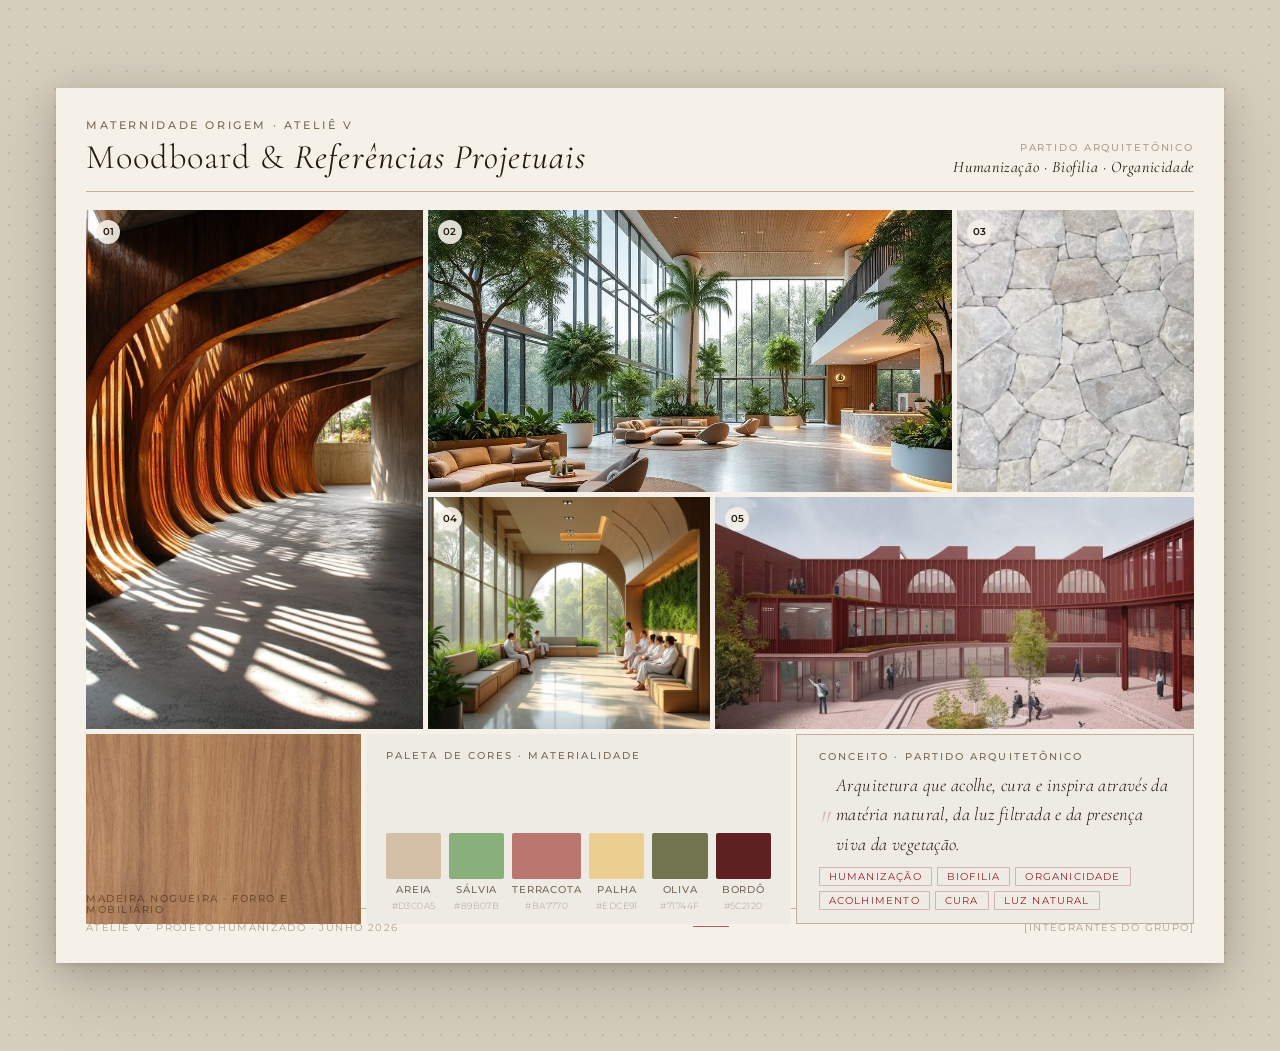
==== moodboard.html @ add5bfb4 "Initial import: apresentação ateliê (without zip archive)" ====
<!DOCTYPE html>
<html lang="pt-BR">
<head>
  <meta charset="UTF-8">
  <meta name="viewport" content="width=device-width, initial-scale=1.0">
  <title>Moodboard · Ateliê V · Projeto Humanizado</title>
  <link rel="preconnect" href="https://fonts.googleapis.com">
  <link rel="preconnect" href="https://fonts.gstatic.com" crossorigin>
  <link href="https://fonts.googleapis.com/css2?family=Cormorant+Garamond:ital,wght@0,300;0,400;0,500;1,300;1,400;1,500&family=Montserrat:wght@200;300;400;500;600&display=swap" rel="stylesheet">
  <style>
    *, *::before, *::after { box-sizing: border-box; margin: 0; padding: 0; }

    :root {
      --bg:         #F5F0E8;
      --board:      #D6CEBC;
      --gap:        5px;
      --pad:        30px;
      --dark:       #251A0E;
      --mid:        #7A6A58;
      --muted:      #AFA090;
      --border:     #C4B09A;
      --accent:     #9C2330;
      --serif:      'Cormorant Garamond', Georgia, serif;
      --sans:       'Montserrat', system-ui, sans-serif;
    }

    html {
      zoom: 1.0;
    }

    html, body {
      min-height: 100vh;
      background: var(--board);
      background-image:
        radial-gradient(circle, rgba(140,120,96,0.25) 1px, transparent 1px);
      background-size: 18px 18px;
      display: flex;
      align-items: center;
      justify-content: center;
      padding: 44px 28px;
      font-family: var(--sans);
    }

    /* ══ CONTAINER ═══════════════════════════════════════════════ */
    .moodboard {
      background: var(--bg);
      width: min(1340px, 100%);
      padding: var(--pad);
      box-shadow:
        0 2px 4px rgba(0,0,0,0.08),
        0 8px 32px rgba(0,0,0,0.16),
        0 24px 72px rgba(0,0,0,0.14);
    }

    /* ══ HEADER ══════════════════════════════════════════════════ */
    .mb-header {
      display: flex;
      align-items: flex-end;
      justify-content: space-between;
      margin-bottom: 18px;
      padding-bottom: 14px;
      border-bottom: 1px solid var(--border);
    }

    .mb-title .eyebrow {
      display: block;
      font-size: 0.68rem;
      font-weight: 500;
      letter-spacing: 0.24em;
      text-transform: uppercase;
      color: var(--mid);
      margin-bottom: 7px;
    }

    .mb-title h1 {
      font-family: var(--serif);
      font-size: 2.15rem;
      font-weight: 300;
      letter-spacing: 0.03em;
      color: var(--dark);
      line-height: 1.1;
    }

    .mb-title h1 em {
      font-style: italic;
      font-weight: 400;
    }

    .mb-header-right {
      text-align: right;
      display: flex;
      flex-direction: column;
      gap: 3px;
    }

    .mb-header-right .label {
      font-size: 0.65rem;
      font-weight: 500;
      letter-spacing: 0.18em;
      text-transform: uppercase;
      color: var(--muted);
    }

    .mb-header-right .value {
      font-family: var(--serif);
      font-size: 1rem;
      font-weight: 400;
      font-style: italic;
      color: var(--dark);
      letter-spacing: 0.04em;
    }

    /* ══ MAIN GRID ═══════════════════════════════════════════════ */
    .mb-grid {
      display: grid;
      grid-template-columns: 1.25fr 1.05fr 0.88fr 0.88fr;
      grid-template-rows: 282px 232px;
      gap: var(--gap);
    }

    .mb-cell {
      overflow: hidden;
      position: relative;
      background: #C0B0A0;
    }

    .mb-cell img {
      width: 100%;
      height: 100%;
      object-fit: cover;
      display: block;
      transition: transform 0.65s cubic-bezier(0.25, 0.46, 0.45, 0.94);
    }

    .mb-cell:hover img { transform: scale(1.045); }

    /* Cell grid positions */
    .cell-arch     { grid-column: 1;     grid-row: 1 / 3; }
    .cell-lobby    { grid-column: 2 / 4; grid-row: 1;     }
    .cell-stone    { grid-column: 4;     grid-row: 1;     }
    .cell-health   { grid-column: 2;     grid-row: 2;     }
    .cell-exterior { grid-column: 3 / 5; grid-row: 2;     }

    /* Hover overlay label */
    .cell-tag {
      position: absolute;
      inset: auto 0 0;
      padding: 28px 13px 11px;
      background: linear-gradient(transparent, rgba(14, 7, 2, 0.65));
      font-size: 0.62rem;
      font-weight: 500;
      letter-spacing: 0.18em;
      text-transform: uppercase;
      color: rgba(255, 252, 246, 0.92);
      opacity: 0;
      transition: opacity 0.35s;
    }

    .mb-cell:hover .cell-tag { opacity: 1; }

    /* Corner badge */
    .cell-num {
      position: absolute;
      top: 10px;
      left: 10px;
      width: 24px;
      height: 24px;
      border-radius: 50%;
      background: rgba(245, 240, 232, 0.90);
      font-size: 0.65rem;
      font-weight: 600;
      color: var(--dark);
      display: flex;
      align-items: center;
      justify-content: center;
      letter-spacing: 0;
    }

    /* Accent bar on hovered cell */
    .mb-cell::after {
      content: '';
      position: absolute;
      bottom: 0; left: 0;
      height: 2px;
      width: 0;
      background: var(--accent);
      transition: width 0.4s ease;
    }

    .mb-cell:hover::after { width: 100%; }

    /* ══ BOTTOM STRIP ════════════════════════════════════════════ */
    .mb-bottom {
      margin-top: var(--gap);
      display: grid;
      grid-template-columns: 1.25fr 1.93fr 1.81fr;
      gap: var(--gap);
      height: 158px;
    }

    /* Wood texture tile */
    .mb-wood {
      overflow: hidden;
      position: relative;
    }

    .mb-wood img {
      width: 100%;
      height: 100%;
      object-fit: cover;
      display: block;
    }

    .mb-wood .wood-label {
      position: absolute;
      bottom: 9px;
      right: 10px;
      font-size: 0.60rem;
      font-weight: 500;
      letter-spacing: 0.16em;
      text-transform: uppercase;
      color: rgba(60, 38, 16, 0.55);
    }

    /* Palette panel */
    .mb-palette {
      background: #EDEBE3;
      padding: 15px 20px 13px;
      display: flex;
      flex-direction: column;
      justify-content: space-between;
    }

    .palette-head {
      font-size: 0.65rem;
      font-weight: 500;
      letter-spacing: 0.20em;
      text-transform: uppercase;
      color: var(--mid);
    }

    .palette-swatches {
      display: flex;
      gap: 8px;
      align-items: flex-end;
      flex: 1;
      padding: 10px 0 0;
    }

    .swatch-item {
      flex: 1;
      display: flex;
      flex-direction: column;
      align-items: center;
      gap: 5px;
    }

    .swatch-bar {
      width: 100%;
      height: 46px;
      border-radius: 2px;
      flex-shrink: 0;
    }

    .swatch-name {
      font-size: 0.60rem;
      font-weight: 500;
      letter-spacing: 0.08em;
      text-transform: uppercase;
      color: var(--mid);
      text-align: center;
      line-height: 1.2;
    }

    .swatch-hex {
      font-size: 0.56rem;
      font-weight: 300;
      letter-spacing: 0.05em;
      color: var(--muted);
      text-align: center;
    }

    /* Concept panel */
    .mb-concept {
      background: #EDEBE3;
      border: 1px solid var(--border);
      padding: 15px 22px 13px;
      display: flex;
      flex-direction: column;
      justify-content: space-between;
      gap: 8px;
    }

    .concept-head {
      font-size: 0.65rem;
      font-weight: 500;
      letter-spacing: 0.20em;
      text-transform: uppercase;
      color: var(--mid);
    }

    .concept-quote {
      font-family: var(--serif);
      font-size: 1.15rem;
      font-weight: 300;
      font-style: italic;
      color: var(--dark);
      line-height: 1.6;
      letter-spacing: 0.02em;
      flex: 1;
      display: flex;
      align-items: center;
    }

    .concept-quote::before {
      content: '"';
      font-size: 2.2rem;
      font-weight: 300;
      color: rgba(156, 35, 48, 0.25);
      line-height: 0;
      margin-right: 6px;
      position: relative;
      top: 8px;
      flex-shrink: 0;
    }

    .concept-tags {
      display: flex;
      flex-wrap: wrap;
      gap: 5px;
    }

    .concept-tag {
      font-size: 0.62rem;
      font-weight: 400;
      letter-spacing: 0.12em;
      text-transform: uppercase;
      color: var(--accent);
      border: 1px solid rgba(156, 35, 48, 0.28);
      padding: 2px 9px 3px;
      border-radius: 1px;
    }

    /* ══ FOOTER ══════════════════════════════════════════════════ */
    .mb-footer {
      margin-top: 16px;
      padding-top: 12px;
      border-top: 1px solid var(--border);
      display: flex;
      align-items: center;
      justify-content: space-between;
    }

    .footer-txt {
      font-size: 0.62rem;
      font-weight: 400;
      letter-spacing: 0.14em;
      text-transform: uppercase;
      color: var(--muted);
    }

    .footer-rule {
      width: 36px;
      height: 1px;
      background: var(--accent);
      opacity: 0.7;
    }

    /* ══ PRINT ═══════════════════════════════════════════════════ */
    @media print {
      body {
        background: white;
        padding: 0;
        display: block;
      }

      .moodboard {
        box-shadow: none;
        width: 100%;
        padding: 20px;
      }
    }
  </style>
</head>
<body>

<article class="moodboard">

  <!-- ── HEADER ────────────────────────────────────────────────── -->
  <header class="mb-header">
    <div class="mb-title">
      <span class="eyebrow">Maternidade Origem · Ateliê V</span>
      <h1>Moodboard &amp; <em>Referências Projetuais</em></h1>
    </div>
    <div class="mb-header-right">
      <span class="label">Partido Arquitetônico</span>
      <span class="value">Humanização · Biofilia · Organicidade</span>
    </div>
  </header>

  <!-- ── GRID PRINCIPAL ────────────────────────────────────────── -->
  <div class="mb-grid">

    <!--
      01 · Estrutura curva em madeira
      Referência formal: ritmo, luz filtrada, organicidade estrutural
    -->
    <div class="mb-cell cell-arch">
      <img
        src="Moodboard 1/bdb4695092ce489b0e5f9879bb707f7e.jpg"
        alt="Estrutura curva em madeira — ritmo e luz filtrada">
      <span class="cell-num">01</span>
      <span class="cell-tag">Madeira · Estrutura · Ritmo · Luz Natural</span>
    </div>

    <!--
      02 · Lobby biofílico com vegetação tropical
      Referência ambiental: integração interior/natureza, acolhimento
    -->
    <div class="mb-cell cell-lobby">
      <img
        src="Moodboard 1/image (3).png"
        alt="Lobby biofílico com vegetação tropical e luz natural">
      <span class="cell-num">02</span>
      <span class="cell-tag">Biofilia · Lobby · Ambiência Terapêutica</span>
    </div>

    <!--
      03 · Textura pedra quartzito
      Referência material: piso e revestimento — leveza, naturalidade
    -->
    <div class="mb-cell cell-stone">
      <img
        src="Moodboard 1/image (1).png"
        alt="Textura pedra quartzito mosaico irregular">
      <span class="cell-num">03</span>
      <span class="cell-tag">Quartzito · Textura · Revestimento</span>
    </div>

    <!--
      04 · Interior humanizado de centro de saúde
      Referência programática: corredor-galeria, parede verde, arcos
    -->
    <div class="mb-cell cell-health">
      <img
        src="Moodboard 1/Deconstructivism Style Healthcare Center Design Ideas.jpg"
        alt="Interior humanizado de centro de saúde — arcos e parede verde">
      <span class="cell-num">04</span>
      <span class="cell-tag">Saúde · Humanização · Parede Verde · Arcos</span>
    </div>

    <!--
      05 · Edifício com pátio interno — arcos e escala urbana
      Referência volumétrica: pátio como jardim terapêutico, fachada com arcos
    -->
    <div class="mb-cell cell-exterior">
      <img
        src="Moodboard 1/image (2).png"
        alt="Edifício com pátio interno — arcos e escala urbana"
        style="object-position: center 75%;">
      <span class="cell-num">05</span>
      <span class="cell-tag">Volumetria · Pátio Interno · Arcos · Paisagismo</span>
    </div>

  </div>

  <!-- ── FAIXA INFERIOR ────────────────────────────────────────── -->
  <div class="mb-bottom">

    <!-- Amostra de material: madeira nogueira -->
    <div class="mb-wood">
      <img
        src="Moodboard 1/image.png"
        alt="Textura madeira nogueira — aconchego e calor">
      <span class="wood-label">Madeira Nogueira · Forro e Mobiliário</span>
    </div>

    <!-- Paleta de cores -->
    <div class="mb-palette">
      <span class="palette-head">Paleta de Cores · Materialidade</span>
      <div class="palette-swatches">

        <div class="swatch-item">
          <div class="swatch-bar" style="background:#D3C0A5;"></div>
          <span class="swatch-name">Areia</span>
          <span class="swatch-hex">#D3C0A5</span>
        </div>

        <div class="swatch-item">
          <div class="swatch-bar" style="background:#89B07B;"></div>
          <span class="swatch-name">Sálvia</span>
          <span class="swatch-hex">#89B07B</span>
        </div>

        <div class="swatch-item">
          <div class="swatch-bar" style="background:#BA7770;"></div>
          <span class="swatch-name">Terracota</span>
          <span class="swatch-hex">#BA7770</span>
        </div>

        <div class="swatch-item">
          <div class="swatch-bar" style="background:#EDCE91;"></div>
          <span class="swatch-name">Palha</span>
          <span class="swatch-hex">#EDCE91</span>
        </div>

        <div class="swatch-item">
          <div class="swatch-bar" style="background:#71744F;"></div>
          <span class="swatch-name">Oliva</span>
          <span class="swatch-hex">#71744F</span>
        </div>

        <div class="swatch-item">
          <div class="swatch-bar" style="background:#5C2120;"></div>
          <span class="swatch-name">Bordô</span>
          <span class="swatch-hex">#5C2120</span>
        </div>

      </div>
    </div>

    <!-- Conceito e partido -->
    <div class="mb-concept">
      <span class="concept-head">Conceito · Partido Arquitetônico</span>
      <p class="concept-quote">
        Arquitetura que acolhe, cura e inspira através da matéria natural,
        da luz filtrada e da presença viva da vegetação.
      </p>
      <div class="concept-tags">
        <span class="concept-tag">Humanização</span>
        <span class="concept-tag">Biofilia</span>
        <span class="concept-tag">Organicidade</span>
        <span class="concept-tag">Acolhimento</span>
        <span class="concept-tag">Cura</span>
        <span class="concept-tag">Luz Natural</span>
      </div>
    </div>

  </div>

  <!-- ── RODAPÉ ─────────────────────────────────────────────────── -->
  <footer class="mb-footer">
    <span class="footer-txt">Ateliê V · Projeto Humanizado · Junho 2026</span>
    <div class="footer-rule"></div>
    <span class="footer-txt">[Integrantes do Grupo]</span>
  </footer>

</article>

</body>
</html>
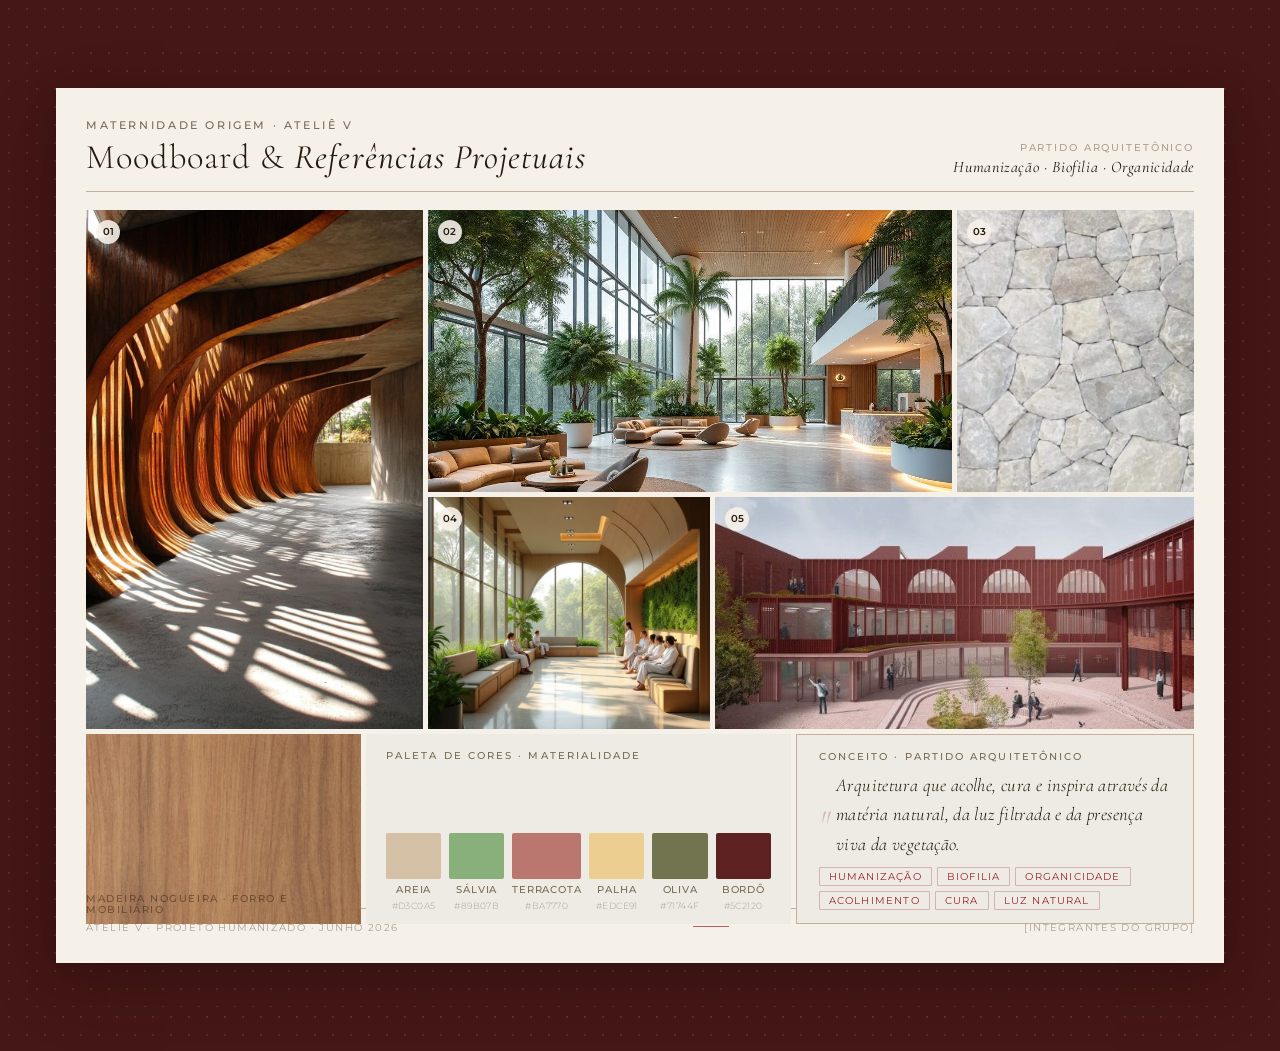
==== commit 4f516c20: "Update cover carousel with 3 images and fix text overlay z-index" ====
--- a/moodboard.html
+++ b/moodboard.html
@@ -12,7 +12,7 @@
 
     :root {
       --bg:         #F5F0E8;
-      --board:      #D6CEBC;
+      --board:      #451716;
       --gap:        5px;
       --pad:        30px;
       --dark:       #251A0E;
@@ -366,6 +366,116 @@
       opacity: 0.7;
     }
 
+    .zoomable {
+      cursor: zoom-in;
+    }
+
+    #mb-lightbox {
+      position: fixed;
+      inset: 0;
+      z-index: 3000;
+      display: none;
+    }
+
+    #mb-lightbox.open {
+      display: block;
+    }
+
+    #mb-lightbox-backdrop {
+      position: absolute;
+      inset: 0;
+      background: rgba(13, 10, 8, 0.88);
+      backdrop-filter: blur(5px);
+    }
+
+    #mb-lightbox-panel {
+      position: relative;
+      z-index: 1;
+      height: 100%;
+      display: grid;
+      grid-template-rows: auto 1fr;
+    }
+
+    #mb-lightbox-toolbar {
+      display: flex;
+      justify-content: space-between;
+      align-items: center;
+      gap: 10px;
+      padding: 14px 20px 0;
+    }
+
+    #mb-lightbox-meta {
+      font-size: 0.56rem;
+      letter-spacing: 0.18em;
+      text-transform: uppercase;
+      color: rgba(248, 243, 236, 0.78);
+      white-space: nowrap;
+      overflow: hidden;
+      text-overflow: ellipsis;
+    }
+
+    #mb-lightbox-close {
+      border: 1px solid rgba(248, 243, 236, 0.24);
+      background: rgba(248, 243, 236, 0.1);
+      color: rgba(248, 243, 236, 0.92);
+      border-radius: 999px;
+      padding: 8px 14px;
+      font-size: 0.56rem;
+      letter-spacing: 0.16em;
+      text-transform: uppercase;
+      cursor: pointer;
+    }
+
+    #mb-lightbox-stage {
+      position: relative;
+      display: grid;
+      place-items: center;
+      padding: 18px 70px 30px;
+    }
+
+    #mb-lightbox-image {
+      max-width: min(92vw, 1700px);
+      max-height: calc(100dvh - 110px);
+      width: auto;
+      height: auto;
+      object-fit: contain;
+      border-radius: 10px;
+      box-shadow: 0 24px 70px rgba(0, 0, 0, 0.55);
+    }
+
+    .mb-lightbox-nav {
+      position: absolute;
+      top: 50%;
+      transform: translateY(-50%);
+      width: 52px;
+      height: 52px;
+      border-radius: 50%;
+      border: 1px solid rgba(248, 243, 236, 0.28);
+      background: rgba(27, 21, 17, 0.6);
+      color: rgba(248, 243, 236, 0.92);
+      font-size: 1.9rem;
+      line-height: 1;
+      cursor: pointer;
+      display: grid;
+      place-items: center;
+    }
+
+    #mb-lightbox-prev {
+      left: 14px;
+    }
+
+    #mb-lightbox-next {
+      right: 14px;
+    }
+
+    .mb-lightbox-nav[hidden] {
+      display: none;
+    }
+
+    body.lightbox-open {
+      overflow: hidden;
+    }
+
     /* ══ PRINT ═══════════════════════════════════════════════════ */
     @media print {
       body {
@@ -399,7 +509,7 @@
   </header>
 
   <!-- ── GRID PRINCIPAL ────────────────────────────────────────── -->
-  <div class="mb-grid">
+  <div class="mb-grid" data-lightbox-gallery>
 
     <!--
       01 · Estrutura curva em madeira
@@ -468,7 +578,7 @@
   <div class="mb-bottom">
 
     <!-- Amostra de material: madeira nogueira -->
-    <div class="mb-wood">
+    <div class="mb-wood" data-lightbox-gallery>
       <img
         src="Moodboard 1/image.png"
         alt="Textura madeira nogueira — aconchego e calor">
@@ -547,5 +657,102 @@
 
 </article>
 
+<div id="mb-lightbox" aria-hidden="true" role="dialog" aria-label="Visualizador de imagem do moodboard">
+  <div id="mb-lightbox-backdrop"></div>
+  <div id="mb-lightbox-panel">
+    <div id="mb-lightbox-toolbar">
+      <div id="mb-lightbox-meta"></div>
+      <button id="mb-lightbox-close" type="button" aria-label="Fechar visualizador">Fechar</button>
+    </div>
+    <div id="mb-lightbox-stage">
+      <button id="mb-lightbox-prev" class="mb-lightbox-nav" type="button" aria-label="Imagem anterior">‹</button>
+      <img id="mb-lightbox-image" src="" alt="">
+      <button id="mb-lightbox-next" class="mb-lightbox-nav" type="button" aria-label="Próxima imagem">›</button>
+    </div>
+  </div>
+</div>
+
+<script>
+  (() => {
+    const galleryGroups = Array.from(document.querySelectorAll('[data-lightbox-gallery]'));
+    const galleryImages = galleryGroups.flatMap((group) => Array.from(group.querySelectorAll('img')));
+    if (galleryImages.length === 0) {
+      return;
+    }
+
+    const lightboxRoot = document.getElementById('mb-lightbox');
+    const lightboxBackdrop = document.getElementById('mb-lightbox-backdrop');
+    const lightboxClose = document.getElementById('mb-lightbox-close');
+    const lightboxImage = document.getElementById('mb-lightbox-image');
+    const lightboxMeta = document.getElementById('mb-lightbox-meta');
+    const lightboxPrev = document.getElementById('mb-lightbox-prev');
+    const lightboxNext = document.getElementById('mb-lightbox-next');
+    let currentIndex = 0;
+
+    function updateNavVisibility() {
+      const hasMultiple = galleryImages.length > 1;
+      lightboxPrev.hidden = !hasMultiple;
+      lightboxNext.hidden = !hasMultiple;
+    }
+
+    function renderImage(index) {
+      const totalImages = galleryImages.length;
+      currentIndex = (index + totalImages) % totalImages;
+      const sourceImage = galleryImages[currentIndex];
+      lightboxImage.src = sourceImage.currentSrc || sourceImage.getAttribute('src') || '';
+      lightboxImage.alt = sourceImage.alt || 'Imagem ampliada';
+      lightboxMeta.textContent = `${String(currentIndex + 1).padStart(2, '0')} / ${String(totalImages).padStart(2, '0')} - ${lightboxImage.alt}`;
+    }
+
+    function openLightbox(index) {
+      updateNavVisibility();
+      renderImage(index);
+      lightboxRoot.classList.add('open');
+      lightboxRoot.setAttribute('aria-hidden', 'false');
+      document.body.classList.add('lightbox-open');
+    }
+
+    function closeLightbox() {
+      lightboxRoot.classList.remove('open');
+      lightboxRoot.setAttribute('aria-hidden', 'true');
+      document.body.classList.remove('lightbox-open');
+      lightboxImage.src = '';
+      lightboxImage.alt = '';
+      lightboxMeta.textContent = '';
+    }
+
+    galleryImages.forEach((image, index) => {
+      image.classList.add('zoomable');
+      image.tabIndex = 0;
+      image.addEventListener('click', () => openLightbox(index));
+      image.addEventListener('keydown', (event) => {
+        if (event.key === 'Enter' || event.key === ' ') {
+          event.preventDefault();
+          openLightbox(index);
+        }
+      });
+    });
+
+    lightboxPrev.addEventListener('click', () => renderImage(currentIndex - 1));
+    lightboxNext.addEventListener('click', () => renderImage(currentIndex + 1));
+    lightboxClose.addEventListener('click', closeLightbox);
+    lightboxBackdrop.addEventListener('click', closeLightbox);
+
+    document.addEventListener('keydown', (event) => {
+      if (!lightboxRoot.classList.contains('open')) {
+        return;
+      }
+
+      if (event.key === 'Escape') {
+        closeLightbox();
+      } else if (event.key === 'ArrowLeft') {
+        renderImage(currentIndex - 1);
+      } else if (event.key === 'ArrowRight') {
+        renderImage(currentIndex + 1);
+      }
+    });
+  })();
+</script>
+
 </body>
 </html>
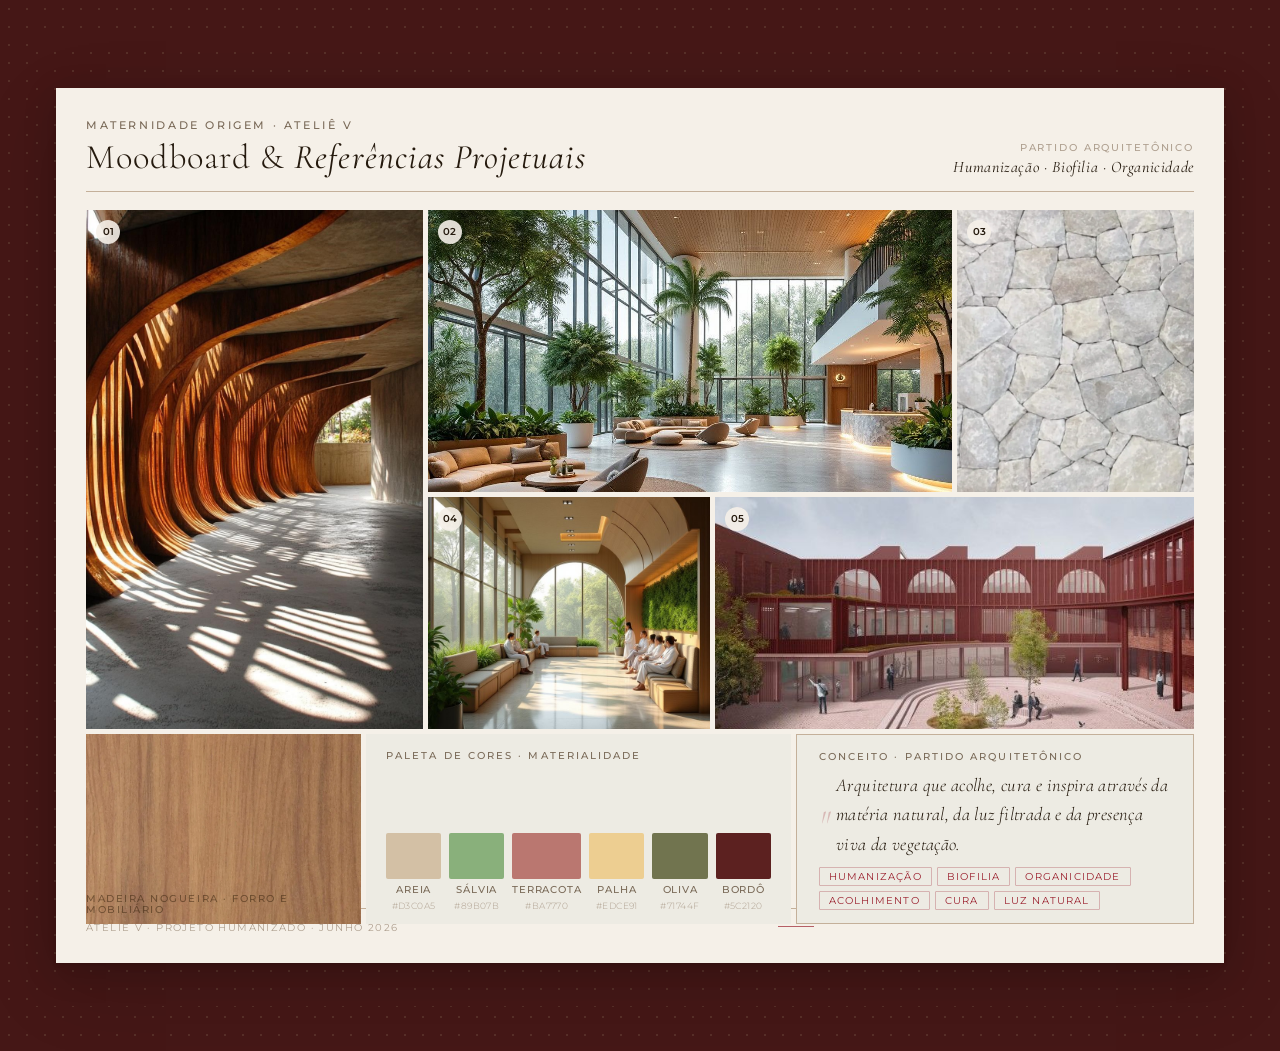
==== commit c57a9900: "Adjust sector cover card width and title wrapping" ====
--- a/moodboard.html
+++ b/moodboard.html
@@ -652,7 +652,7 @@
   <footer class="mb-footer">
     <span class="footer-txt">Ateliê V · Projeto Humanizado · Junho 2026</span>
     <div class="footer-rule"></div>
-    <span class="footer-txt">[Integrantes do Grupo]</span>
+    <span class="footer-txt"></span>
   </footer>
 
 </article>
